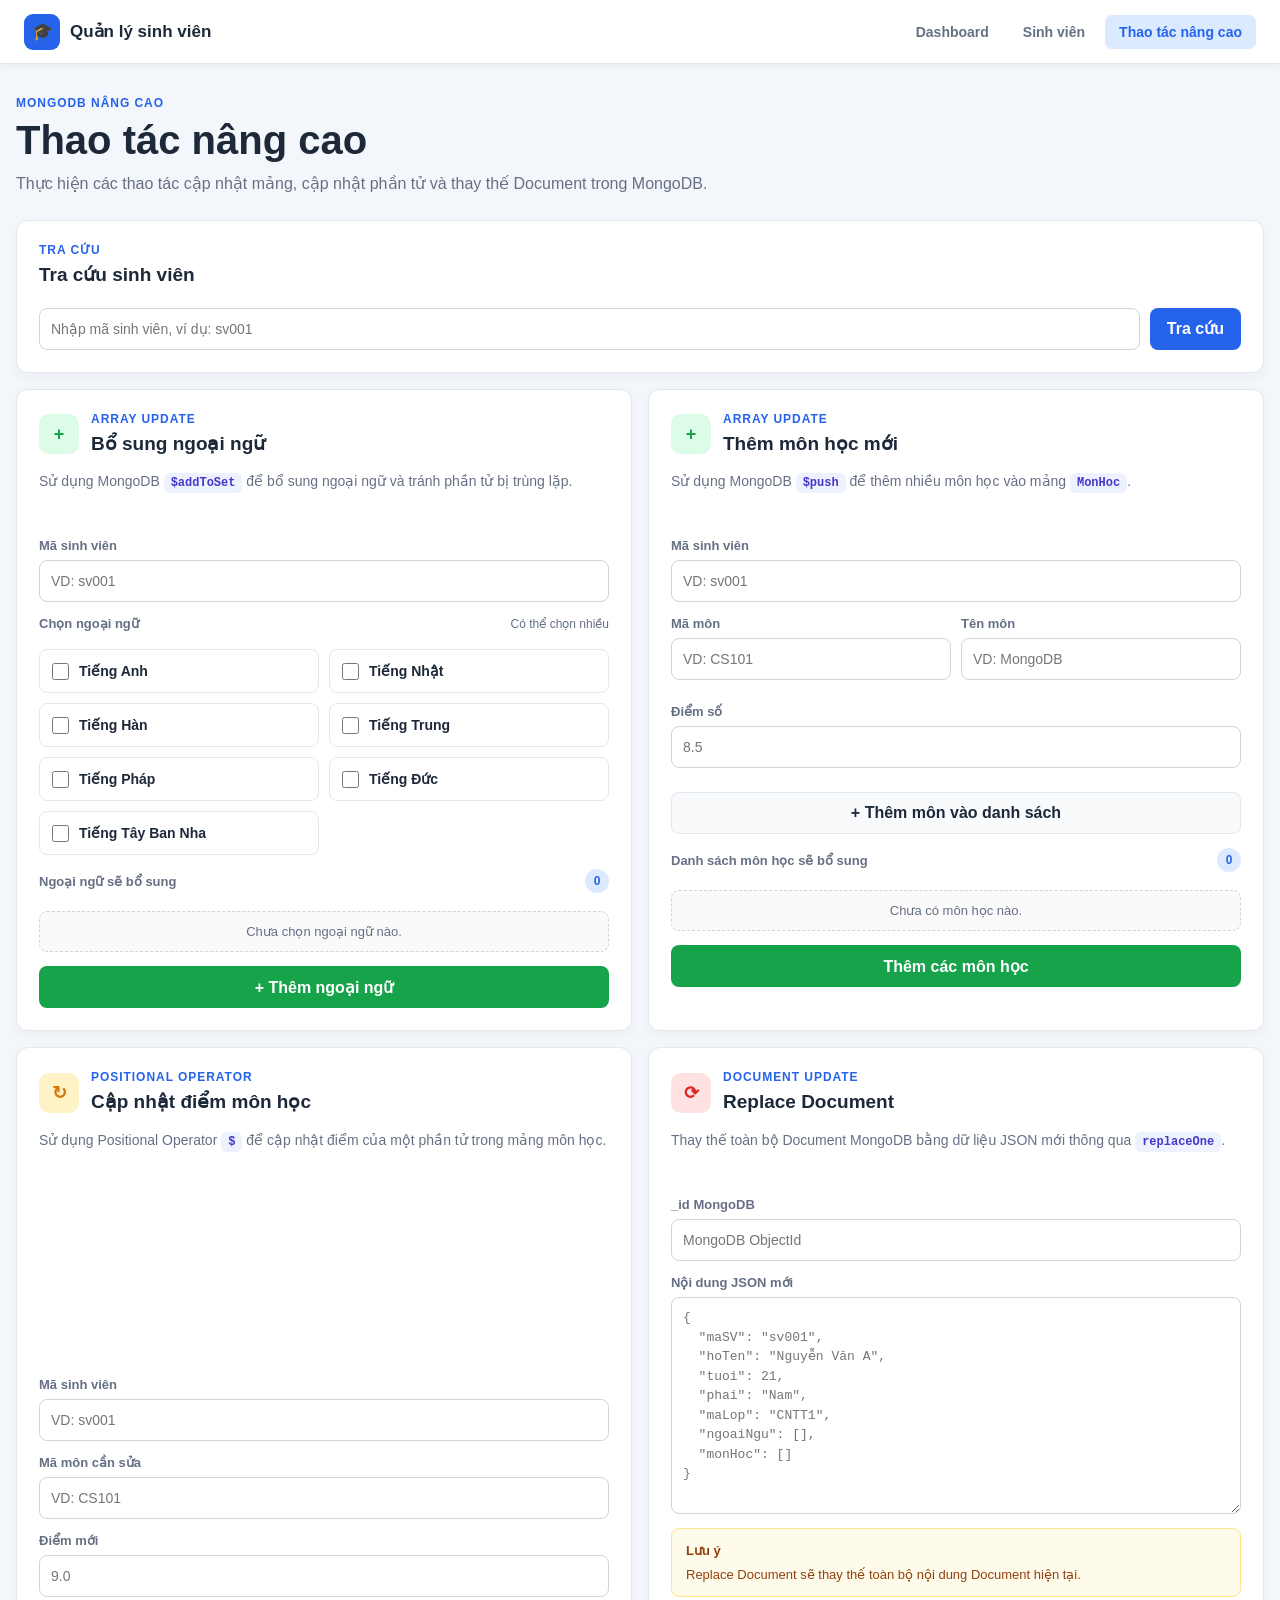
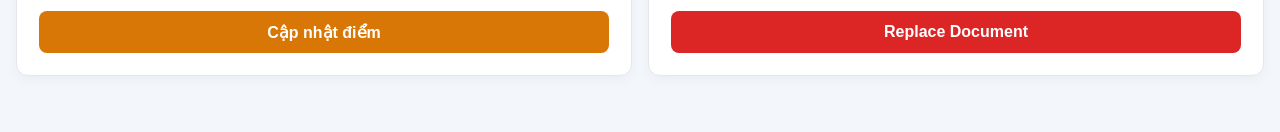
==== wwwroot/advance.html @ 7dd25119 "Hoan tat cac chung nang tung thanh vien" ====
<!DOCTYPE html>
<html lang="vi">

<head>

    <meta charset="UTF-8">

    <meta
        name="viewport"
        content="width=device-width, initial-scale=1.0">

    <title>Thao tác nâng cao - Quản lý sinh viên</title>

    <link
        rel="stylesheet"
        href="advance.css">

</head>

<body>

    <!-- =====================================================
         NAVBAR DÙNG CHUNG
    ====================================================== -->

    <div id="navbar-container"></div>


    <!-- =====================================================
         MAIN PAGE
    ====================================================== -->

    <main class="page">

        <!-- =================================================
             PAGE HEADER
        ================================================== -->

        <header class="page-header">

            <div>

                <p class="eyebrow">
                    MongoDB nâng cao
                </p>

                <h1>
                    Thao tác nâng cao
                </h1>

                <p class="subtitle">
                    Thực hiện các thao tác cập nhật mảng,
                    cập nhật phần tử và thay thế Document trong MongoDB.
                </p>

            </div>

        </header>


        <!-- =================================================
             TOAST
        ================================================== -->

        <div
            id="toast"
            class="toast"
            role="status">
        </div>


        <!-- =================================================
             TRA CỨU SINH VIÊN
        ================================================== -->

        <section class="panel lookup-panel">

            <div class="panel-heading">

                <div>

                    <p class="eyebrow">
                        Tra cứu
                    </p>

                    <h2>
                        Tra cứu sinh viên
                    </h2>

                </div>

            </div>


            <div class="search-box">

                <input
                    type="text"
                    id="search-masv"
                    placeholder="Nhập mã sinh viên, ví dụ: sv001">

                <button
                    type="button"
                    id="lookup-button"
                    class="button primary">

                    Tra cứu

                </button>

            </div>


            <!-- =================================================
                 THÔNG TIN SINH VIÊN
            ================================================== -->

            <div
                id="student-info"
                class="student-info"
                style="display: none;">

                <div class="info-grid">

                    <!-- _id -->

                    <div class="info-item">

                        <span class="info-label">
                            _id MongoDB
                        </span>

                        <strong id="info-id">
                            -
                        </strong>

                    </div>


                    <!-- Mã sinh viên -->

                    <div class="info-item">

                        <span class="info-label">
                            Mã sinh viên
                        </span>

                        <strong id="info-masv">
                            -
                        </strong>

                    </div>


                    <!-- Họ tên -->

                    <div class="info-item">

                        <span class="info-label">
                            Họ tên
                        </span>

                        <strong id="info-hoten">
                            -
                        </strong>

                    </div>


                    <!-- Mã lớp -->

                    <div class="info-item">

                        <span class="info-label">
                            Mã lớp
                        </span>

                        <strong id="info-malop">
                            -
                        </strong>

                    </div>


                    <!-- Ngoại ngữ -->

                    <div class="info-item info-wide">

                        <span class="info-label">
                            Ngoại ngữ hiện có
                        </span>

                        <strong id="info-ngoaingu">
                            -
                        </strong>

                    </div>


                    <!-- =================================================
                         DANH SÁCH MÔN HỌC CHI TIẾT
                    ================================================== -->

                    <div class="info-item info-wide">

                        <span class="info-label">
                            Danh sách môn học
                        </span>

                        <div
                            id="info-monhoc"
                            class="course-detail-list">

                            <div class="empty-state">
                                Chưa có môn học.
                            </div>

                        </div>

                    </div>

                </div>

            </div>

        </section>


        <!-- =================================================
             ADVANCED OPERATIONS
        ================================================== -->

        <section class="operation-grid">


            <!-- =================================================
                 1. ADD LANGUAGE
            ================================================== -->

            <article class="panel operation-card">

                <div class="operation-header">

                    <div class="operation-icon success">
                        +
                    </div>

                    <div>

                        <p class="eyebrow">
                            Array Update
                        </p>

                        <h2>
                            Bổ sung ngoại ngữ
                        </h2>

                    </div>

                </div>


                <p class="operation-description">

                    Sử dụng MongoDB
                    <code>$addToSet</code>
                    để bổ sung ngoại ngữ và tránh
                    phần tử bị trùng lặp.

                </p>


                <!-- =============================================
                     MÃ SINH VIÊN
                ============================================== -->

                <div class="form-group">

                    <label for="lang-masv">
                        Mã sinh viên
                    </label>

                    <input
                        type="text"
                        id="lang-masv"
                        placeholder="VD: sv001">

                </div>


                <!-- =============================================
                     CHECKLIST NGOẠI NGỮ
                ============================================== -->

                <div class="form-group">

                    <div class="section-label-row">

                        <label>
                            Chọn ngoại ngữ
                        </label>

                        <span class="helper-text">
                            Có thể chọn nhiều
                        </span>

                    </div>


                    <!--
                        languages.js sẽ render danh sách
                        ngoại ngữ hợp lệ vào đây.
                    -->

                    <div
                        id="language-checklist"
                        class="checklist">
                    </div>

                </div>


                <!-- =============================================
                     DANH SÁCH NGOẠI NGỮ ĐÃ CHỌN
                ============================================== -->

                <div class="form-group">

                    <div class="section-label-row">

                        <label>
                            Ngoại ngữ sẽ bổ sung
                        </label>

                        <span
                            id="language-count"
                            class="count-badge">

                            0

                        </span>

                    </div>


                    <div
                        id="selected-languages"
                        class="selected-list">

                        <div class="empty-state">
                            Chưa chọn ngoại ngữ nào.
                        </div>

                    </div>

                </div>


                <!-- =============================================
                     BUTTON ADD LANGUAGE
                ============================================== -->

                <button
                    type="button"
                    id="add-language-button"
                    class="button success">

                    + Thêm ngoại ngữ

                </button>

            </article>


            <!-- =================================================
                 2. ADD COURSE
            ================================================== -->

            <article class="panel operation-card">

                <div class="operation-header">

                    <div class="operation-icon success">
                        +
                    </div>

                    <div>

                        <p class="eyebrow">
                            Array Update
                        </p>

                        <h2>
                            Thêm môn học mới
                        </h2>

                    </div>

                </div>


                <p class="operation-description">

                    Sử dụng MongoDB
                    <code>$push</code>
                    để thêm nhiều môn học vào mảng
                    <code>MonHoc</code>.

                </p>


                <!-- =============================================
                     MÃ SINH VIÊN
                ============================================== -->

                <div class="form-group">

                    <label for="course-masv">
                        Mã sinh viên
                    </label>

                    <input
                        type="text"
                        id="course-masv"
                        placeholder="VD: sv001">

                </div>


                <!-- =============================================
                     NHẬP MÔN HỌC
                ============================================== -->

                <div
                    id="course-input-area"
                    class="course-input-area">

                    <div class="form-row">

                        <div class="form-group">

                            <label for="course-mamon">
                                Mã môn
                            </label>

                            <input
                                type="text"
                                id="course-mamon"
                                placeholder="VD: CS101">

                        </div>


                        <div class="form-group">

                            <label for="course-tenmon">
                                Tên môn
                            </label>

                            <input
                                type="text"
                                id="course-tenmon"
                                placeholder="VD: MongoDB">

                        </div>

                    </div>


                    <div class="form-group">

                        <label for="course-diem">
                            Điểm số
                        </label>

                        <input
                            type="number"
                            id="course-diem"
                            min="0"
                            max="10"
                            step="0.1"
                            placeholder="8.5">

                    </div>


                    <button
                        type="button"
                        id="add-course-item-button"
                        class="button secondary">

                        + Thêm môn vào danh sách

                    </button>

                </div>


                <!-- =============================================
                     DANH SÁCH MÔN HỌC
                ============================================== -->

                <div class="form-group">

                    <div class="section-label-row">

                        <label>
                            Danh sách môn học sẽ bổ sung
                        </label>

                        <span
                            id="course-count"
                            class="count-badge">

                            0

                        </span>

                    </div>


                    <div
                        id="selected-courses"
                        class="selected-list course-list">

                        <div class="empty-state">
                            Chưa có môn học nào.
                        </div>

                    </div>

                </div>


                <!-- =============================================
                     BUTTON ADD COURSES
                ============================================== -->

                <button
                    type="button"
                    id="add-courses-button"
                    class="button success">

                    Thêm các môn học

                </button>

            </article>


            <!-- =================================================
                 3. UPDATE SCORE
            ================================================== -->

            <article class="panel operation-card">

                <div class="operation-header">

                    <div class="operation-icon warning">
                        ↻
                    </div>

                    <div>

                        <p class="eyebrow">
                            Positional Operator
                        </p>

                        <h2>
                            Cập nhật điểm môn học
                        </h2>

                    </div>

                </div>


                <p class="operation-description">

                    Sử dụng Positional Operator
                    <code>$</code>
                    để cập nhật điểm của một phần tử
                    trong mảng môn học.

                </p>


                <form
                    id="form-update-score"
                    class="operation-form">


                    <!-- Mã sinh viên -->

                    <label for="score-masv">

                        Mã sinh viên

                        <input
                            type="text"
                            id="score-masv"
                            placeholder="VD: sv001"
                            required>

                    </label>


                    <!-- Mã môn -->

                    <label for="score-mamon">

                        Mã môn cần sửa

                        <input
                            type="text"
                            id="score-mamon"
                            placeholder="VD: CS101"
                            required>

                    </label>


                    <!-- Điểm -->

                    <label for="score-diem">

                        Điểm mới

                        <input
                            type="number"
                            id="score-diem"
                            min="0"
                            max="10"
                            step="0.1"
                            placeholder="9.0"
                            required>

                    </label>


                    <button
                        type="submit"
                        class="button warning">

                        Cập nhật điểm

                    </button>

                </form>

            </article>


            <!-- =================================================
                 4. REPLACE DOCUMENT
            ================================================== -->

            <article class="panel operation-card">

                <div class="operation-header">

                    <div class="operation-icon danger">
                        ⟳
                    </div>

                    <div>

                        <p class="eyebrow">
                            Document Update
                        </p>

                        <h2>
                            Replace Document
                        </h2>

                    </div>

                </div>


                <p class="operation-description">

                    Thay thế toàn bộ Document MongoDB
                    bằng dữ liệu JSON mới thông qua
                    <code>replaceOne</code>.

                </p>


                <form
                    id="form-replace-doc"
                    class="operation-form">


                    <!-- _id -->

                    <label for="replace-id">

                        _id MongoDB

                        <input
                            type="text"
                            id="replace-id"
                            placeholder="MongoDB ObjectId"
                            required>

                    </label>


                    <!-- JSON -->

                    <label for="replace-json">

                        Nội dung JSON mới

                        <textarea
                            id="replace-json"
                            rows="10"
                            placeholder='{
  "maSV": "sv001",
  "hoTen": "Nguyễn Văn A",
  "tuoi": 21,
  "phai": "Nam",
  "maLop": "CNTT1",
  "ngoaiNgu": [],
  "monHoc": []
}'
                            required></textarea>

                    </label>


                    <!-- WARNING -->

                    <div class="warning-box">

                        <strong>
                            Lưu ý
                        </strong>

                        <span>
                            Replace Document sẽ thay thế toàn bộ
                            nội dung Document hiện tại.
                        </span>

                    </div>


                    <!-- BUTTON -->

                    <button
                        type="submit"
                        class="button danger">

                        Replace Document

                    </button>

                </form>

            </article>

        </section>

    </main>


    <!-- =====================================================
         JAVASCRIPT
    ====================================================== -->

    <!-- Navbar -->
    <script src="navbar.js"></script>

    <!-- Danh sách ngoại ngữ hợp lệ -->
    <script src="languages.js"></script>

    <!-- Logic trang Advance -->
    <script src="advance.js"></script>

</body>

</html>
---- wwwroot/advance.css ----
* {
    box-sizing: border-box;
}


:root {
    color-scheme: light;

    --background: #f3f6fa;

    --surface: #ffffff;

    --text: #1d2939;

    --muted: #667085;

    --line: #e4e7ec;

    --primary: #2563eb;

    --primary-light: #dbeafe;

    --success: #16a34a;

    --success-light: #dcfce7;

    --warning: #d97706;

    --warning-light: #fef3c7;

    --danger: #dc2626;

    --danger-light: #fee2e2;

    --code-bg: #eef2ff;

    --code-text: #4338ca;
}


/* =========================================
   BODY
========================================= */

body {
    margin: 0;

    background: var(--background);

    color: var(--text);

    font-family:
        Arial,
        Helvetica,
        sans-serif;
}


/* =========================================
   PAGE
========================================= */

.page {
    width: min(1280px, calc(100% - 32px));

    margin: 0 auto;

    padding: 32px 0 56px;
}


/* =========================================
   PAGE HEADER
========================================= */

.page-header {
    display: flex;

    align-items: center;

    justify-content: space-between;

    gap: 24px;

    margin-bottom: 24px;
}


.eyebrow {
    margin: 0 0 6px;

    color: var(--primary);

    font-size: 12px;

    font-weight: 700;

    letter-spacing: .08em;

    text-transform: uppercase;
}


h1,
h2,
h3,
p {
    margin-top: 0;
}


h1 {
    margin-bottom: 8px;

    font-size: clamp(28px, 4vw, 40px);

    line-height: 1.2;
}


h2 {
    margin-bottom: 0;

    font-size: 19px;

    line-height: 1.3;
}


.subtitle {
    margin-bottom: 0;

    color: var(--muted);

    line-height: 1.5;
}


/* =========================================
   PANEL
========================================= */

.panel {
    min-width: 0;

    padding: 22px;

    border: 1px solid var(--line);

    border-radius: 12px;

    background: var(--surface);

    box-shadow:
        0 4px 12px rgba(16, 24, 40, .04);
}


.panel-heading {
    display: flex;

    align-items: center;

    justify-content: space-between;

    gap: 12px;

    margin-bottom: 20px;
}


/* =========================================
   LOOKUP
========================================= */

.lookup-panel {
    margin-bottom: 16px;
}


.search-box {
    display: flex;

    gap: 10px;
}


.search-box input {
    flex: 1;
}


/* =========================================
   STUDENT INFO
========================================= */

.student-info {
    margin-top: 18px;

    padding: 18px;

    border: 1px solid #dbeafe;

    border-radius: 10px;

    background: #f8fbff;
}


.info-grid {
    display: grid;

    grid-template-columns:
        repeat(4, minmax(0, 1fr));

    gap: 16px;
}


.info-item {
    display: grid;

    gap: 6px;

    min-width: 0;
}


.info-item.info-wide {
    grid-column: 1 / -1;
}


.info-label {
    color: var(--muted);

    font-size: 12px;

    font-weight: 700;

    text-transform: uppercase;
}


.info-item strong {
    font-size: 14px;

    overflow-wrap: anywhere;

    line-height: 1.5;
}


/* =========================================
   OPERATIONS
========================================= */

.operation-grid {
    display: grid;

    grid-template-columns:
        repeat(2, minmax(0, 1fr));

    gap: 16px;

    align-items: stretch;
}


.operation-card {
    display: flex;

    flex-direction: column;

    min-width: 0;
}


/* =========================================
   OPERATION HEADER
========================================= */

.operation-header {
    display: flex;

    align-items: center;

    gap: 12px;

    margin-bottom: 14px;
}


.operation-icon {
    display: flex;

    align-items: center;

    justify-content: center;

    width: 40px;

    height: 40px;

    flex-shrink: 0;

    border-radius: 10px;

    font-size: 18px;

    font-weight: 700;
}


.operation-icon.success {
    color: var(--success);

    background: var(--success-light);
}


.operation-icon.warning {
    color: var(--warning);

    background: var(--warning-light);
}


.operation-icon.danger {
    color: var(--danger);

    background: var(--danger-light);
}


/* =========================================
   OPERATION DESCRIPTION
========================================= */

.operation-description {
    min-height: 48px;

    margin-bottom: 20px;

    color: var(--muted);

    font-size: 14px;

    line-height: 1.6;
}


/* =========================================
   CODE
========================================= */

code {
    padding: 3px 7px;

    border-radius: 6px;

    color: var(--code-text);

    background: var(--code-bg);

    font-family:
        "SFMono-Regular",
        Consolas,
        monospace;

    font-size: 12px;

    font-weight: 700;
}


/* =========================================
   FORM GROUP
========================================= */

.form-group {
    display: grid;

    gap: 7px;

    margin-bottom: 14px;
}


.form-group > label {
    color: var(--muted);

    font-size: 13px;

    font-weight: 700;
}


/* =========================================
   FORM
========================================= */

.operation-form {
    display: grid;

    gap: 14px;

    margin-top: auto;
}


.operation-form label {
    display: grid;

    gap: 7px;

    color: var(--muted);

    font-size: 13px;

    font-weight: 700;
}


/* =========================================
   INPUT / TEXTAREA
========================================= */

input,
textarea {
    width: 100%;

    padding: 10px 11px;

    border: 1px solid #d0d5dd;

    border-radius: 8px;

    outline: none;

    background: #ffffff;

    color: var(--text);

    font-family: inherit;

    font-size: 14px;

    transition:
        border-color .2s,
        box-shadow .2s;
}


input {
    min-height: 42px;
}


textarea {
    resize: vertical;

    min-height: 180px;

    font-family:
        "SFMono-Regular",
        Consolas,
        monospace;

    font-size: 13px;

    line-height: 1.5;
}


input:focus,
textarea:focus {
    border-color: var(--primary);

    box-shadow:
        0 0 0 3px rgba(37, 99, 235, .10);
}


/* =========================================
   FORM ROW
========================================= */

.form-row {
    display: grid;

    grid-template-columns:
        repeat(2, minmax(0, 1fr));

    gap: 10px;
}


/* =========================================
   SECTION LABEL
========================================= */

.section-label-row {
    display: flex;

    align-items: center;

    justify-content: space-between;

    gap: 10px;

    margin-bottom: 7px;
}


.section-label-row label {
    color: var(--muted);

    font-size: 13px;

    font-weight: 700;
}


.helper-text {
    color: var(--muted);

    font-size: 12px;

    font-weight: 400;
}


/* =========================================
   LANGUAGE CHECKLIST
========================================= */

.checklist {
    display: grid;

    grid-template-columns:
        repeat(2, minmax(0, 1fr));

    gap: 10px;

    margin-top: 4px;
}


.checklist-item {
    display: flex;

    align-items: center;

    gap: 10px;

    min-height: 44px;

    padding: 10px 12px;

    border: 1px solid var(--line);

    border-radius: 8px;

    background: #ffffff;

    color: var(--text);

    cursor: pointer;

    font-size: 14px;

    font-weight: 600;

    transition:
        border-color .2s,
        background-color .2s,
        box-shadow .2s;
}


/* Hover */

.checklist-item:hover {
    border-color: #93c5fd;

    background: #f8fbff;
}


/* Checkbox */

.checklist-item input[type="checkbox"] {
    width: 17px;

    height: 17px;

    min-height: 17px;

    margin: 0;

    padding: 0;

    flex-shrink: 0;

    accent-color: var(--primary);

    cursor: pointer;
}


/* Text */

.checklist-item span {
    flex: 1;

    line-height: 1.4;
}


/* Checked */

.checklist-item:has(
    input[type="checkbox"]:checked
) {
    border-color: #93c5fd;

    background: var(--primary-light);

    box-shadow:
        0 0 0 1px rgba(37, 99, 235, .08);
}


/* =========================================
   SELECTED LIST
========================================= */

.selected-list {
    display: grid;

    gap: 8px;

    margin-top: 4px;
}


.selected-item {
    display: flex;

    align-items: center;

    justify-content: space-between;

    gap: 10px;

    min-height: 40px;

    padding: 8px 10px;

    border: 1px solid var(--line);

    border-radius: 8px;

    background: #f8fafc;

    font-size: 13px;
}


.selected-item > span {
    min-width: 0;

    overflow-wrap: anywhere;

    font-weight: 600;
}


/* =========================================
   REMOVE BUTTON
========================================= */

.remove-item-button {
    display: flex;

    align-items: center;

    justify-content: center;

    width: 28px;

    height: 28px;

    flex-shrink: 0;

    padding: 0;

    border: 1px solid #fecaca;

    border-radius: 6px;

    background: var(--danger-light);

    color: var(--danger);

    cursor: pointer;

    font-size: 17px;

    font-weight: 700;

    line-height: 1;

    transition:
        background-color .2s,
        border-color .2s;
}


.remove-item-button:hover {
    border-color: #fca5a5;

    background: #fecaca;
}


/* =========================================
   EMPTY STATE
========================================= */

.empty-state {
    padding: 12px;

    border: 1px dashed #d0d5dd;

    border-radius: 8px;

    background: #fafafa;

    color: var(--muted);

    font-size: 13px;

    text-align: center;
}


/* =========================================
   COUNT BADGE
========================================= */

.count-badge {
    display: inline-flex;

    align-items: center;

    justify-content: center;

    min-width: 24px;

    height: 24px;

    padding: 0 7px;

    border-radius: 999px;

    background: var(--primary-light);

    color: var(--primary);

    font-size: 12px;

    font-weight: 700;
}


/* =========================================
   COURSE INPUT AREA
========================================= */

.course-input-area {
    display: grid;

    gap: 10px;

    margin-bottom: 14px;
}


/* =========================================
   COURSE LIST
========================================= */

.course-list {
    display: grid;

    gap: 8px;

    max-height: 220px;

    overflow-y: auto;
}


/* =========================================
   COURSE ITEM
========================================= */

.course-item {
    display: flex;

    align-items: center;

    justify-content: space-between;

    gap: 10px;

    padding: 10px 12px;

    border: 1px solid var(--line);

    border-radius: 8px;

    background: #f8fafc;

    font-size: 13px;
}


.course-item-info {
    display: grid;

    gap: 3px;

    min-width: 0;
}


.course-item-info strong {
    color: var(--primary);

    font-size: 13px;

    font-weight: 700;
}


.course-item-info span {
    overflow-wrap: anywhere;

    color: var(--text);

    font-weight: 600;
}


.course-item-info small {
    color: var(--warning);

    font-size: 12px;

    font-weight: 700;
}


/* =========================================
   BUTTON
========================================= */

.button {
    min-height: 42px;

    padding: 10px 16px;

    border: 1px solid transparent;

    border-radius: 8px;

    cursor: pointer;

    font: inherit;

    font-weight: 700;

    transition:
        transform .15s,
        opacity .15s,
        box-shadow .15s;
}


.button:hover {
    opacity: .92;
}


.button:active {
    transform: translateY(1px);
}


.button.primary {
    color: #ffffff;

    background: var(--primary);
}


.button.success {
    color: #ffffff;

    background: var(--success);
}


.button.warning {
    color: #ffffff;

    background: var(--warning);
}


.button.danger {
    color: #ffffff;

    background: var(--danger);
}


/* Secondary button */

.button.secondary {
    color: var(--text);

    border-color: var(--line);

    background: #f8fafc;
}


.button.secondary:hover {
    border-color: #cbd5e1;

    background: #f1f5f9;

    opacity: 1;
}


/* =========================================
   WARNING
========================================= */

.warning-box {
    display: flex;

    flex-direction: column;

    gap: 4px;

    padding: 12px 14px;

    border: 1px solid #fde68a;

    border-radius: 8px;

    background: #fffbeb;

    color: #92400e;

    font-size: 13px;

    line-height: 1.5;
}


/* =========================================
   TOAST
========================================= */

.toast {
    position: fixed;

    top: 84px;

    right: 24px;

    z-index: 2000;

    display: none;

    max-width: 420px;

    padding: 12px 18px;

    border-radius: 8px;

    color: #ffffff;

    font-size: 14px;

    font-weight: 600;

    box-shadow:
        0 8px 24px rgba(16, 24, 40, .15);
}


.toast.success {
    background: var(--success);
}


.toast.error {
    background: var(--danger);
}


/* =========================================
   SCROLLBAR
========================================= */

.course-list::-webkit-scrollbar {
    width: 6px;
}


.course-list::-webkit-scrollbar-track {
    background: transparent;
}


.course-list::-webkit-scrollbar-thumb {
    border-radius: 999px;

    background: #cbd5e1;
}


.course-list::-webkit-scrollbar-thumb:hover {
    background: #94a3b8;
}


/* =========================================
   RESPONSIVE - TABLET
========================================= */

@media (max-width: 900px) {

    .operation-grid {
        grid-template-columns: 1fr;
    }


    .info-grid {
        grid-template-columns:
            repeat(2, minmax(0, 1fr));
    }

}


/* =========================================
   RESPONSIVE - MOBILE
========================================= */

@media (max-width: 640px) {

    .page {
        width: min(100% - 20px, 560px);

        padding-top: 20px;
    }


    .page-header {
        display: grid;

        grid-template-columns: 1fr;
    }


    .search-box {
        display: grid;

        grid-template-columns: 1fr;
    }


    .form-row {
        grid-template-columns: 1fr;
    }


    .info-grid {
        grid-template-columns: 1fr;
    }


    .info-item.info-wide {
        grid-column: auto;
    }


    .panel {
        padding: 18px;
    }


    /* Checklist mobile */

    .checklist {
        grid-template-columns: 1fr;
    }


    /* Selected list */

    .selected-item {
        min-height: 42px;
    }


    /* Course */

    .course-item {
        align-items: flex-start;
    }


    .course-item .remove-item-button {
        flex-shrink: 0;
    }


    /* Toast */

    .toast {
        top: 76px;

        right: 10px;

        left: 10px;

        max-width: none;
    }
/* =========================================
   CURRENT STUDENT COURSES
========================================= */

.current-courses {
    display: grid;

    gap: 8px;

    margin-top: 4px;

    max-height: 240px;

    overflow-y: auto;
}


.current-course-item {
    display: grid;

    grid-template-columns:
        100px
        minmax(0, 1fr)
        80px;

    align-items: center;

    gap: 12px;

    min-height: 44px;

    padding: 10px 12px;

    border: 1px solid var(--line);

    border-radius: 8px;

    background: #ffffff;

    font-size: 13px;
}


/* Mã môn */

.current-course-code {
    color: var(--primary);

    font-weight: 700;

    overflow-wrap: anywhere;
}


/* Tên môn */

.current-course-name {
    min-width: 0;

    color: var(--text);

    font-weight: 600;

    line-height: 1.4;

    overflow-wrap: anywhere;
}


/* Điểm */

.current-course-score {
    color: var(--warning);

    font-weight: 700;

    text-align: right;
}


/* Hover */

.current-course-item:hover {
    border-color: #bfdbfe;

    background: #f8fbff;
}


/* Scrollbar */

.current-courses::-webkit-scrollbar {
    width: 6px;
}


.current-courses::-webkit-scrollbar-track {
    background: transparent;
}


.current-courses::-webkit-scrollbar-thumb {
    border-radius: 999px;

    background: #cbd5e1;
}


.current-courses::-webkit-scrollbar-thumb:hover {
    background: #94a3b8;
}


/* =========================================
   CURRENT COURSES - MOBILE
========================================= */

@media (max-width: 640px) {

    .current-course-item {
        grid-template-columns:
            80px
            minmax(0, 1fr)
            60px;

        gap: 8px;

        padding: 9px 10px;

        font-size: 12px;
    }

}
}
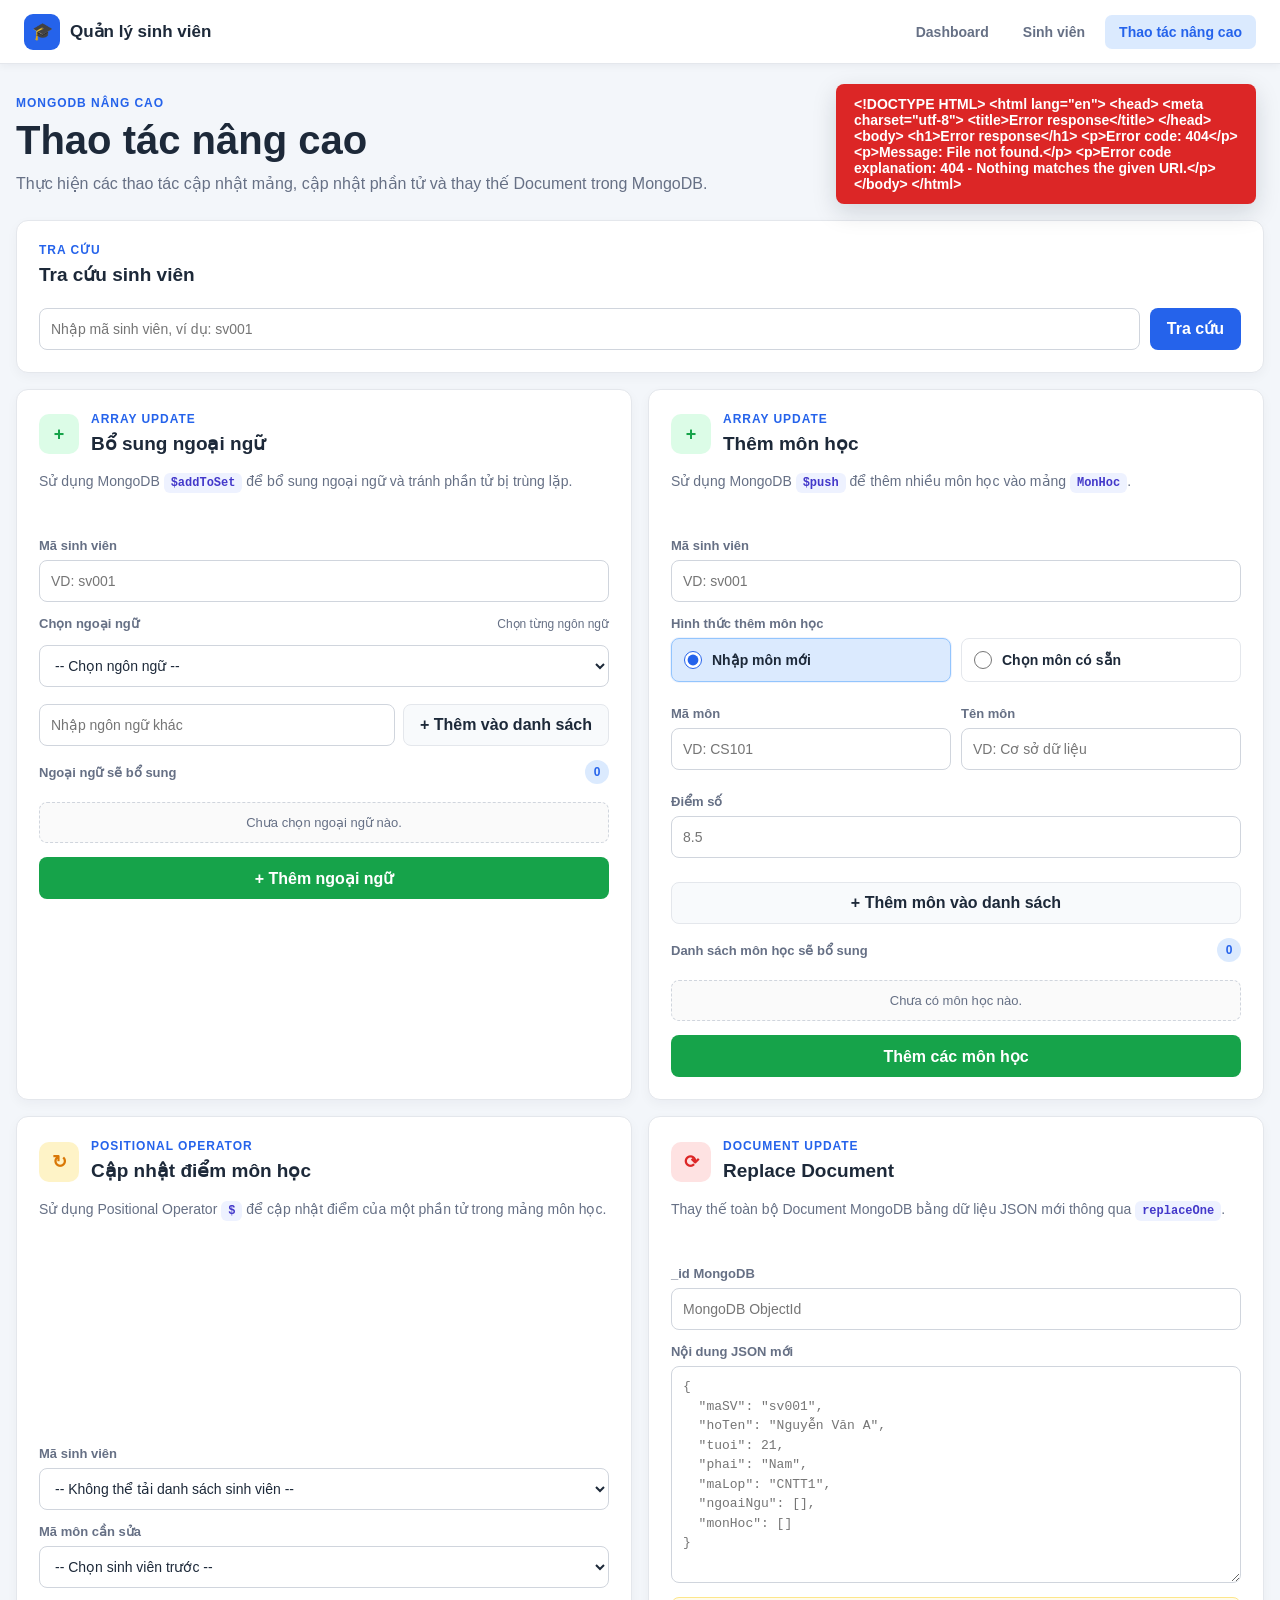
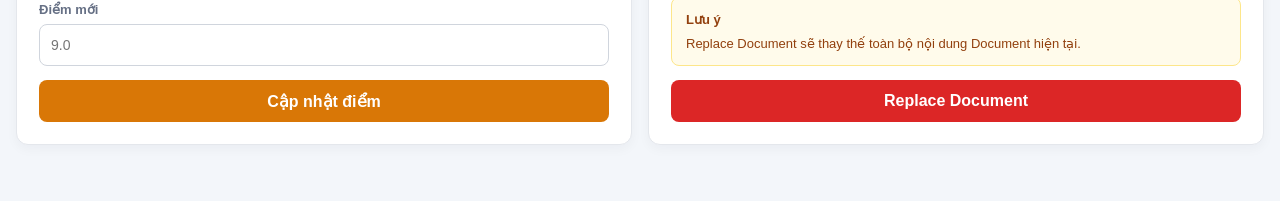
==== commit ee2af28a: "Bo sung cac chung nang advance" ====
--- a/wwwroot/advance.html
+++ b/wwwroot/advance.html
@@ -13,7 +13,7 @@
 
     <link
         rel="stylesheet"
-        href="advance.css">
+        href="advance.css?v=3">
 
 </head>
 
@@ -301,7 +301,7 @@
                         </label>
 
                         <span class="helper-text">
-                            Có thể chọn nhiều
+                            Chọn từng ngôn ngữ
                         </span>
 
                     </div>
@@ -312,10 +312,34 @@
                         ngoại ngữ hợp lệ vào đây.
                     -->
 
-                    <div
-                        id="language-checklist"
-                        class="checklist">
-                    </div>
+                    <select
+                        id="language-select">
+
+                        <option value="">
+                            -- Chọn ngôn ngữ --
+                        </option>
+
+                    </select>
+
+                    <form
+                        id="custom-language-form"
+                        class="custom-language-form">
+
+                        <input
+                            type="text"
+                            id="custom-language-input"
+                            maxlength="100"
+                            placeholder="Nhập ngôn ngữ khác">
+
+                        <button
+                            type="submit"
+                            class="button secondary">
+
+                            + Thêm vào danh sách
+
+                        </button>
+
+                    </form>
 
                 </div>
 
@@ -391,7 +415,7 @@
                         </p>
 
                         <h2>
-                            Thêm môn học mới
+                            Thêm môn học
                         </h2>
 
                     </div>
@@ -431,69 +455,162 @@
                      NHẬP MÔN HỌC
                 ============================================== -->
 
-                <div
-                    id="course-input-area"
-                    class="course-input-area">
-
-                    <div class="form-row">
-
-                        <div class="form-group">
-
-                            <label for="course-mamon">
-                                Mã môn
-                            </label>
-
-                            <input
-                                type="text"
-                                id="course-mamon"
-                                placeholder="VD: CS101">
-
-                        </div>
-
-
-                        <div class="form-group">
-
-                            <label for="course-tenmon">
-                                Tên môn
-                            </label>
-
-                            <input
-                                type="text"
-                                id="course-tenmon"
-                                placeholder="VD: MongoDB">
-
-                        </div>
-
-                    </div>
-
-
-                    <div class="form-group">
-
-                        <label for="course-diem">
-                            Điểm số
-                        </label>
-
-                        <input
-                            type="number"
-                            id="course-diem"
-                            min="0"
-                            max="10"
-                            step="0.1"
-                            placeholder="8.5">
-
-                    </div>
-
-
-                    <button
-                        type="button"
-                        id="add-course-item-button"
-                        class="button secondary">
-
-                        + Thêm môn vào danh sách
-
-                    </button>
-
-                </div>
+                <!-- =============================================
+     THÊM MÔN HỌC
+============================================== -->
+
+<div
+    id="course-input-area"
+    class="course-input-area">
+
+<!-- =============================================
+     LỰA CHỌN CÁCH THÊM
+============================================== -->
+
+<div class="form-group">
+
+    <label>
+        Hình thức thêm môn học
+    </label>
+
+    <div class="form-row">
+
+        <label class="radio-option">
+
+            <input
+                type="radio"
+                name="course-mode"
+                value="new"
+                checked
+            >
+
+            Nhập môn mới
+
+        </label>
+
+
+        <label class="radio-option">
+
+            <input
+                type="radio"
+                name="course-mode"
+                value="existing"
+            >
+
+            Chọn môn có sẵn
+
+        </label>
+
+    </div>
+
+</div>
+
+
+<!-- =============================================
+     NHẬP MÔN MỚI
+============================================== -->
+
+<div
+    id="new-course-area">
+
+    <div class="form-row">
+
+        <div class="form-group">
+
+            <label for="course-mamon">
+                Mã môn
+            </label>
+
+            <input
+                type="text"
+                id="course-mamon"
+                placeholder="VD: CS101">
+
+        </div>
+
+
+        <div class="form-group">
+
+            <label for="course-tenmon">
+                Tên môn
+            </label>
+
+            <input
+                type="text"
+                id="course-tenmon"
+                placeholder="VD: Cơ sở dữ liệu">
+
+        </div>
+
+    </div>
+
+</div>
+
+
+<!-- =============================================
+     CHỌN MÔN CÓ SẴN
+============================================== -->
+
+<div
+    id="existing-course-area"
+    style="display: none;">
+
+    <div class="form-group">
+
+        <label for="existing-course-select">
+            Môn học có sẵn
+        </label>
+
+        <select
+            id="existing-course-select">
+
+            <option value="">
+                -- Đang tải danh sách môn học... --
+            </option>
+
+        </select>
+
+    </div>
+
+</div>
+
+
+<!-- =============================================
+     ĐIỂM
+============================================== -->
+
+<div class="form-group">
+
+    <label for="course-diem">
+        Điểm số
+    </label>
+
+    <input
+        type="number"
+        id="course-diem"
+        min="0"
+        max="10"
+        step="0.1"
+        placeholder="8.5">
+
+</div>
+
+
+<!-- =============================================
+     ADD TO PENDING LIST
+============================================== -->
+
+<button
+    type="button"
+    id="add-course-item-button"
+    class="button secondary">
+
+    + Thêm môn vào danh sách
+
+</button>
+
+</div>
+
 
 
                 <!-- =============================================
@@ -590,32 +707,38 @@
                     class="operation-form">
 
 
-                    <!-- Mã sinh viên -->
-
-                    <label for="score-masv">
+                    <label for="score-student-select">
 
                         Mã sinh viên
 
-                        <input
-                            type="text"
-                            id="score-masv"
-                            placeholder="VD: sv001"
+                        <select
+                            id="score-student-select"
                             required>
 
+                            <option value="">
+                                -- Chọn sinh viên --
+                            </option>
+
+                        </select>
+
                     </label>
 
 
                     <!-- Mã môn -->
 
-                    <label for="score-mamon">
+                    <label for="score-course-select">
 
                         Mã môn cần sửa
 
-                        <input
-                            type="text"
-                            id="score-mamon"
-                            placeholder="VD: CS101"
+                        <select
+                            id="score-course-select"
                             required>
+
+                            <option value="">
+                                -- Chọn sinh viên trước --
+                            </option>
+
+                        </select>
 
                     </label>
 
@@ -773,10 +896,10 @@
     <script src="navbar.js"></script>
 
     <!-- Danh sách ngoại ngữ hợp lệ -->
-    <script src="languages.js"></script>
+    <script src="languages.js?v=3"></script>
 
     <!-- Logic trang Advance -->
-    <script src="advance.js"></script>
+    <script src="advance.js?v=7"></script>
 
 </body>
 
--- a/wwwroot/advance.css
+++ b/wwwroot/advance.css
@@ -427,7 +427,8 @@
 ========================================= */
 
 input,
-textarea {
+textarea,
+select {
     width: 100%;
 
     padding: 10px 11px;
@@ -452,7 +453,8 @@
 }
 
 
-input {
+input,
+select {
     min-height: 42px;
 }
 
@@ -474,7 +476,8 @@
 
 
 input:focus,
-textarea:focus {
+textarea:focus,
+select:focus {
     border-color: var(--primary);
 
     box-shadow:
@@ -496,58 +499,7 @@
 }
 
 
-/* =========================================
-   SECTION LABEL
-========================================= */
-
-.section-label-row {
-    display: flex;
-
-    align-items: center;
-
-    justify-content: space-between;
-
-    gap: 10px;
-
-    margin-bottom: 7px;
-}
-
-
-.section-label-row label {
-    color: var(--muted);
-
-    font-size: 13px;
-
-    font-weight: 700;
-}
-
-
-.helper-text {
-    color: var(--muted);
-
-    font-size: 12px;
-
-    font-weight: 400;
-}
-
-
-/* =========================================
-   LANGUAGE CHECKLIST
-========================================= */
-
-.checklist {
-    display: grid;
-
-    grid-template-columns:
-        repeat(2, minmax(0, 1fr));
-
-    gap: 10px;
-
-    margin-top: 4px;
-}
-
-
-.checklist-item {
+.radio-option {
     display: flex;
 
     align-items: center;
@@ -579,6 +531,131 @@
 }
 
 
+.radio-option:hover {
+    border-color: #93c5fd;
+
+    background: #f8fbff;
+}
+
+
+.radio-option input[type="radio"] {
+    width: 18px;
+
+    height: 18px;
+
+    min-height: 18px;
+
+    margin: 0;
+
+    padding: 0;
+
+    flex-shrink: 0;
+
+    accent-color: var(--primary);
+
+    cursor: pointer;
+}
+
+
+.radio-option:has(input[type="radio"]:checked) {
+    border-color: #93c5fd;
+
+    background: var(--primary-light);
+
+    box-shadow:
+        0 0 0 1px rgba(37, 99, 235, .08);
+}
+
+
+.radio-option:has(input[type="radio"]:focus-visible) {
+    box-shadow:
+        0 0 0 3px rgba(37, 99, 235, .14);
+}
+
+
+/* =========================================
+   SECTION LABEL
+========================================= */
+
+.section-label-row {
+    display: flex;
+
+    align-items: center;
+
+    justify-content: space-between;
+
+    gap: 10px;
+
+    margin-bottom: 7px;
+}
+
+
+.section-label-row label {
+    color: var(--muted);
+
+    font-size: 13px;
+
+    font-weight: 700;
+}
+
+
+.helper-text {
+    color: var(--muted);
+
+    font-size: 12px;
+
+    font-weight: 400;
+}
+
+
+/* =========================================
+   LANGUAGE CHECKLIST
+========================================= */
+
+.checklist {
+    display: grid;
+
+    grid-template-columns:
+        repeat(2, minmax(0, 1fr));
+
+    gap: 10px;
+
+    margin-top: 4px;
+}
+
+
+.checklist-item {
+    display: flex;
+
+    align-items: center;
+
+    gap: 10px;
+
+    min-height: 44px;
+
+    padding: 10px 12px;
+
+    border: 1px solid var(--line);
+
+    border-radius: 8px;
+
+    background: #ffffff;
+
+    color: var(--text);
+
+    cursor: pointer;
+
+    font-size: 14px;
+
+    font-weight: 600;
+
+    transition:
+        border-color .2s,
+        background-color .2s,
+        box-shadow .2s;
+}
+
+
 /* Hover */
 
 .checklist-item:hover {
@@ -632,6 +709,27 @@
 }
 
 
+.custom-language-form {
+    display: flex;
+
+    gap: 8px;
+
+    margin-top: 10px;
+}
+
+
+.custom-language-form input {
+    min-width: 0;
+    flex: 1;
+}
+
+
+.custom-language-form .button {
+    flex-shrink: 0;
+    white-space: nowrap;
+}
+
+
 /* =========================================
    SELECTED LIST
 ========================================= */
@@ -1094,6 +1192,13 @@
     }
 
 
+    .custom-language-form {
+        display: grid;
+
+        grid-template-columns: 1fr;
+    }
+
+
     .info-grid {
         grid-template-columns: 1fr;
     }
@@ -1146,6 +1251,8 @@
 
         max-width: none;
     }
+}
+
 /* =========================================
    CURRENT STUDENT COURSES
 ========================================= */
